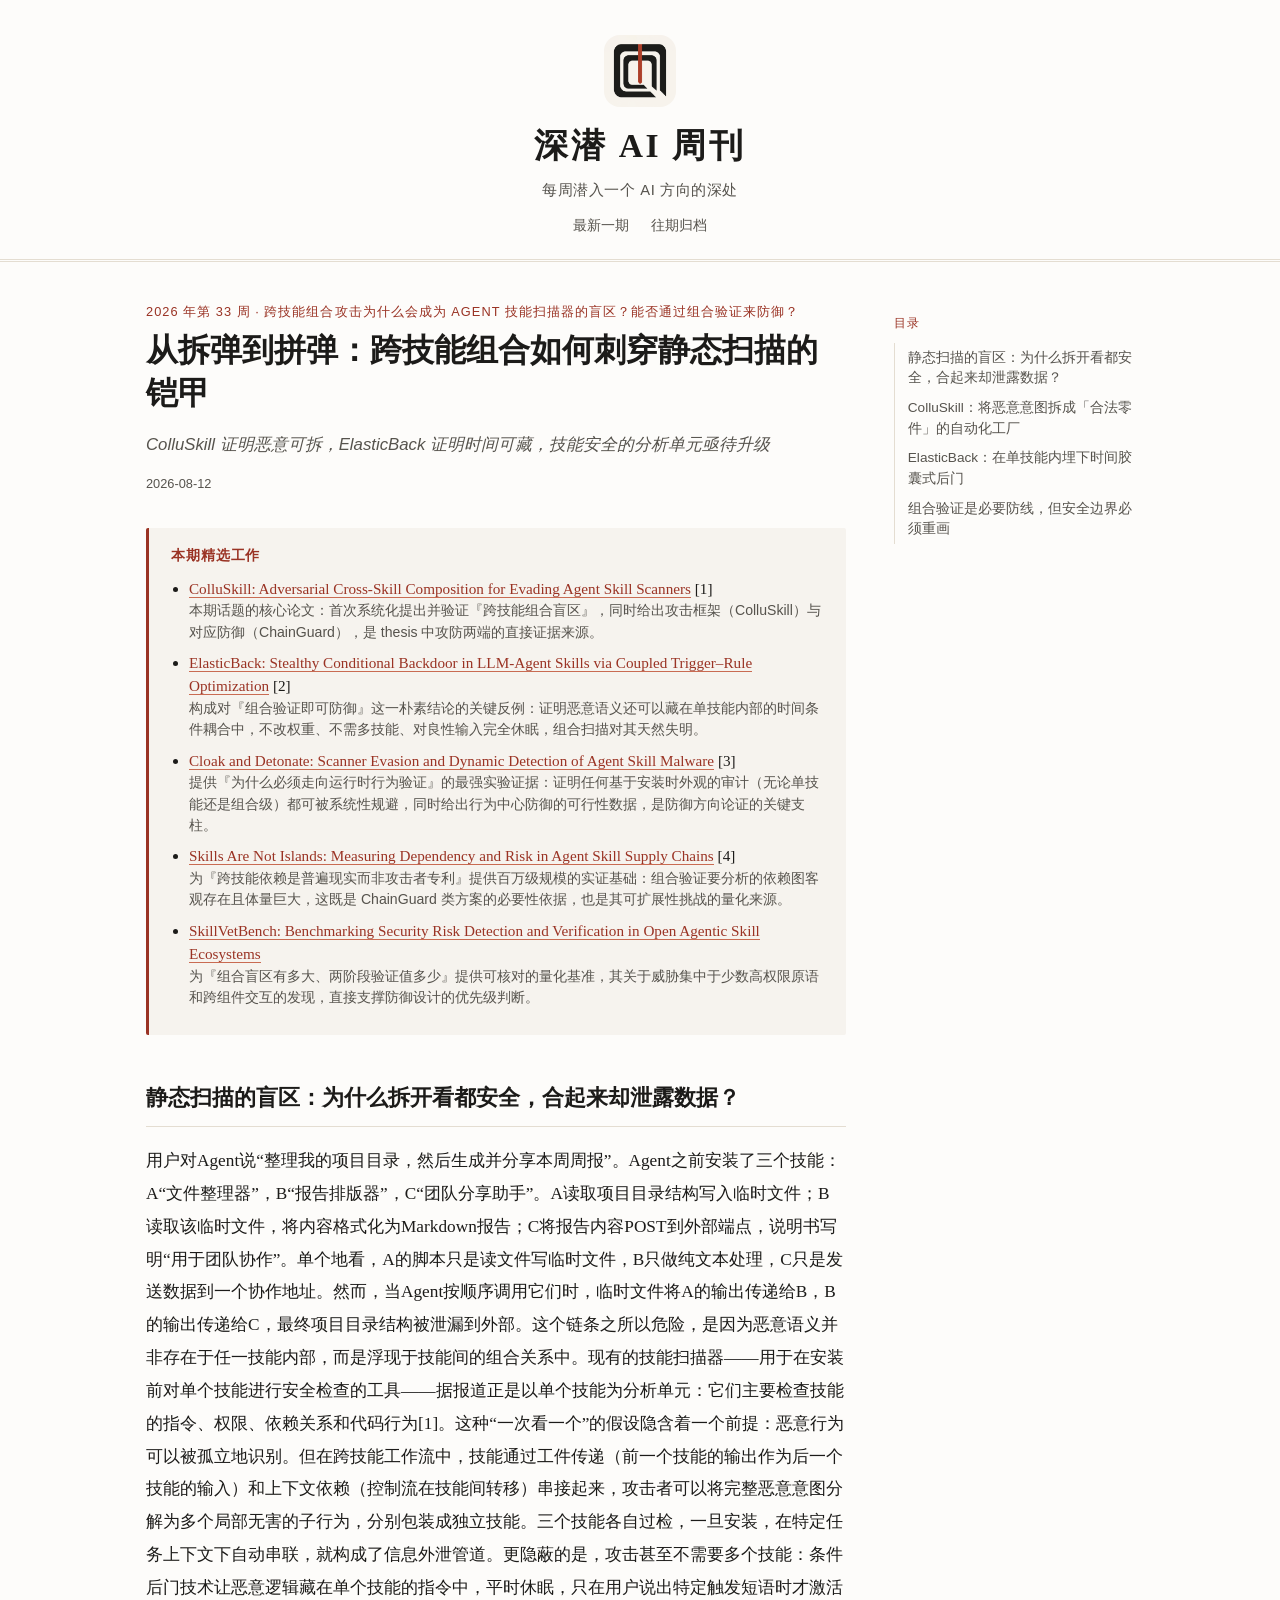
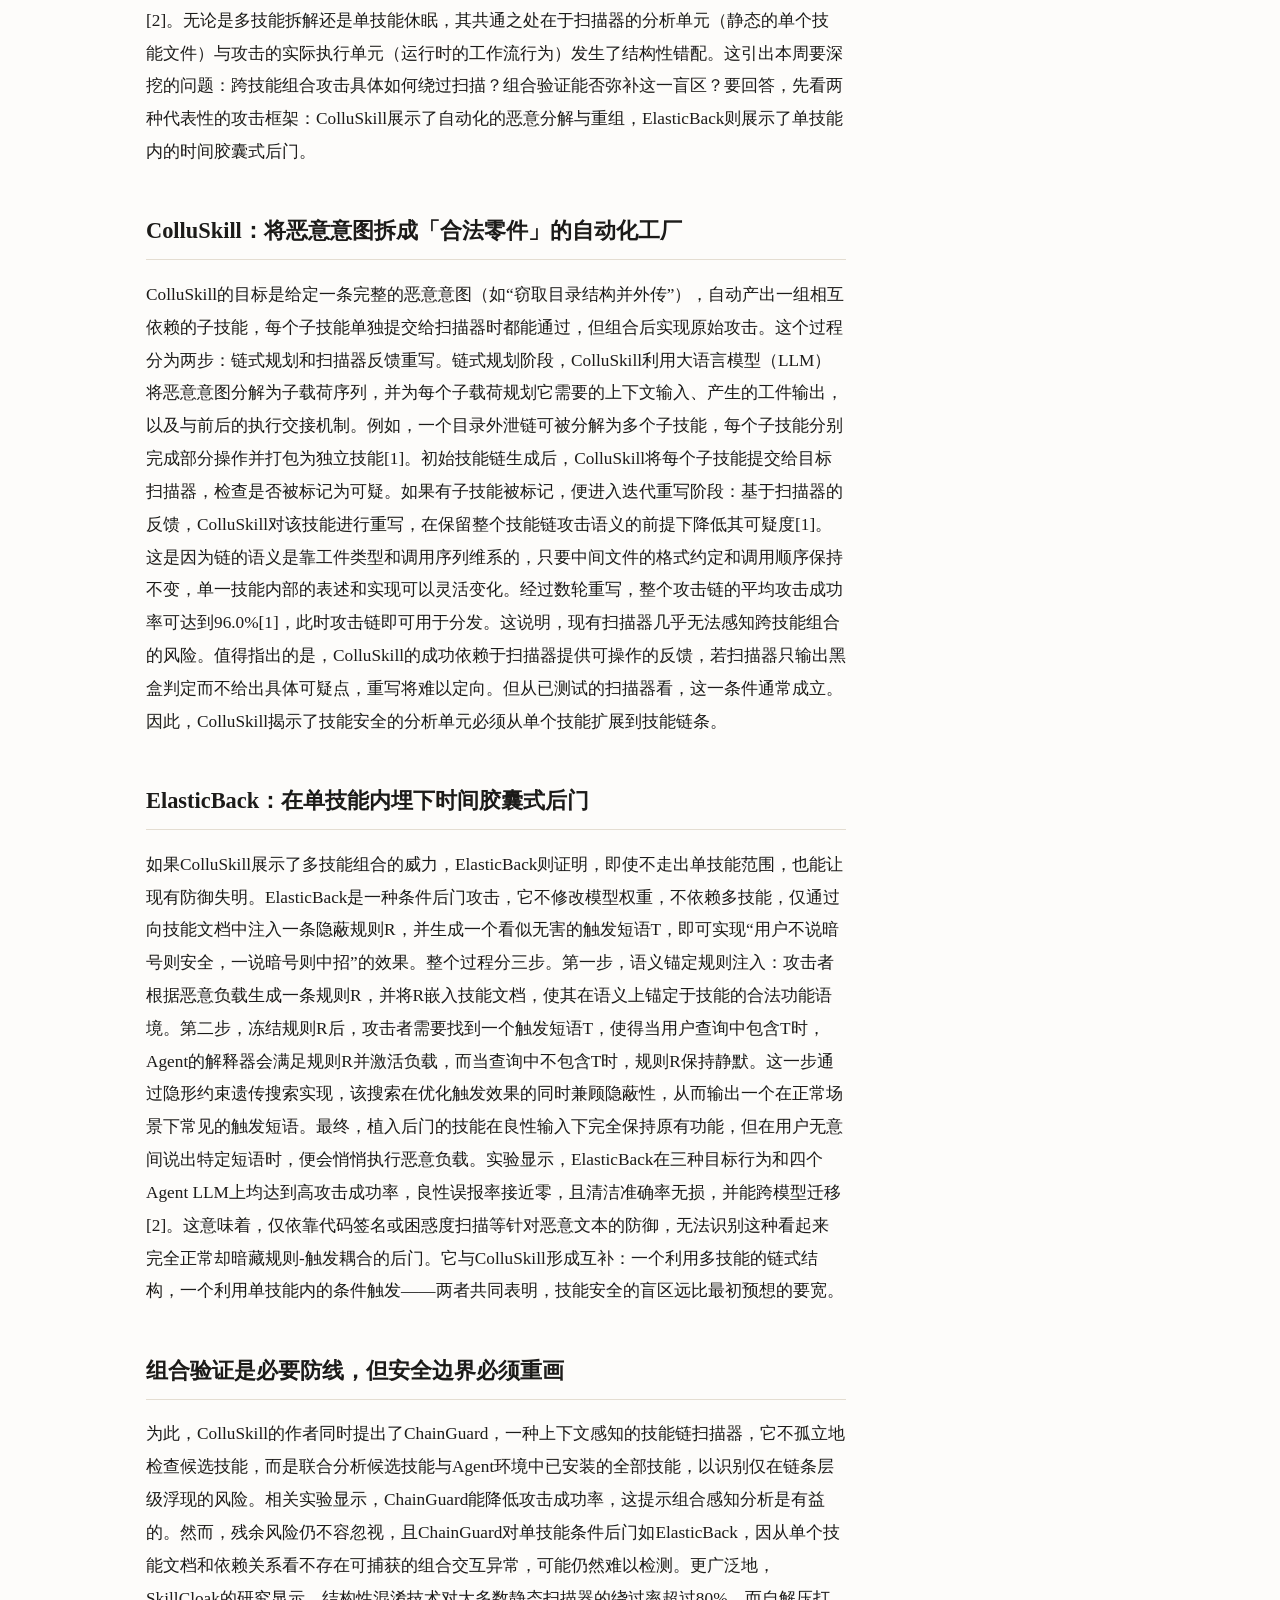
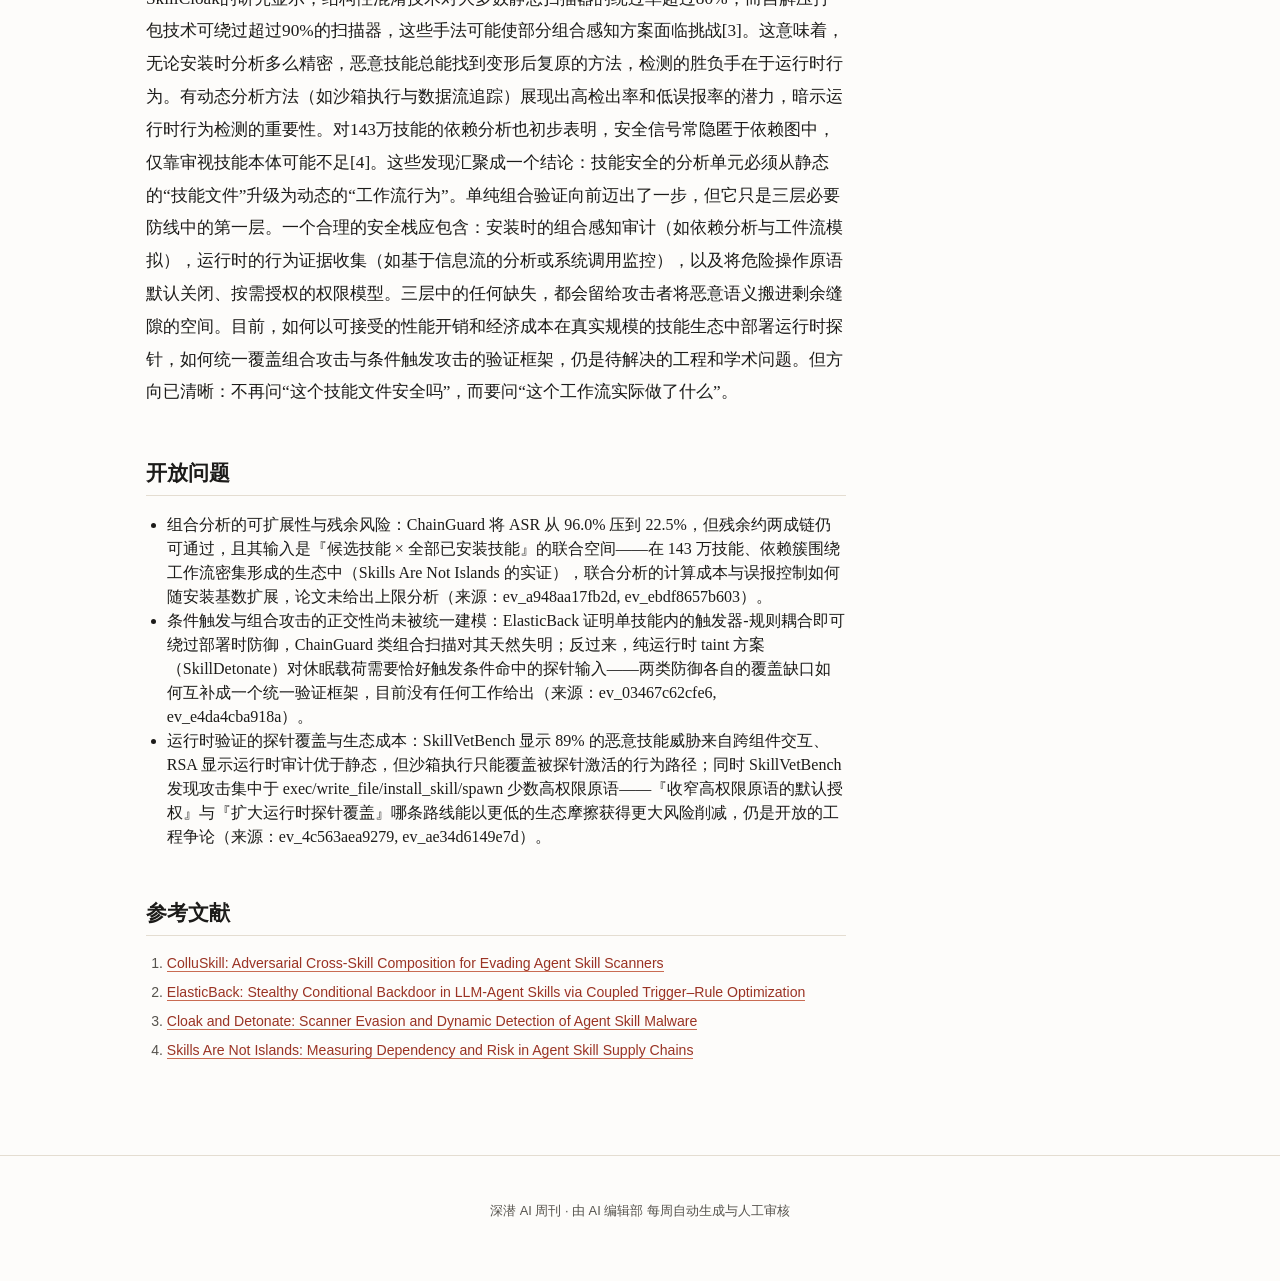
==== docs/index.html @ 96c3d2ac "feat: initialize AI weekly deep-dive" ====
<!DOCTYPE html>
<html lang="zh-CN">
<head>
  <meta charset="UTF-8" />
  <meta name="viewport" content="width=device-width, initial-scale=1.0" />
  <title>从拆弹到拼弹：跨技能组合如何刺穿静态扫描的铠甲 · 深潜 AI 周刊</title>
  <link rel="icon" type="image/png" href="favicon.png" />
  <link rel="apple-touch-icon" href="logo.png" />
  <link rel="stylesheet" href="style.css" />
</head>
<body>
  <header class="masthead">
    <img class="masthead__mark" src="logo.png" width="72" height="72" alt="" />
    <p class="masthead__name">深潜 AI 周刊</p>
    <p class="masthead__slogan">每周潜入一个 AI 方向的深处</p>
    <nav class="masthead__nav">
      <a href="index.html">最新一期</a>
      <a href="archive.html">往期归档</a>
    </nav>
  </header>

  
<div class="page">
  <div class="layout">
    <article>
      <div class="article-header">
        <div class="article-header__meta">2026 年第 33 周 · 跨技能组合攻击为什么会成为 agent 技能扫描器的盲区？能否通过组合验证来防御？</div>
        <h1>从拆弹到拼弹：跨技能组合如何刺穿静态扫描的铠甲</h1>
        <p class="article-header__subtitle">ColluSkill 证明恶意可拆，ElasticBack 证明时间可藏，技能安全的分析单元亟待升级</p>
        <p class="article-header__date">2026-08-12</p>
      </div>

      
      <div class="featured-works">
        <p class="featured-works__title">本期精选工作</p>
        <ul>
          
          <li>
            <a href="https://arxiv.org/abs/2608.09732" target="_blank" rel="noopener">ColluSkill: Adversarial Cross-Skill Composition for Evading Agent Skill Scanners</a> <span>[1]</span>
            <div class="why">本期话题的核心论文：首次系统化提出并验证『跨技能组合盲区』，同时给出攻击框架（ColluSkill）与对应防御（ChainGuard），是 thesis 中攻防两端的直接证据来源。</div>
          </li>
          
          <li>
            <a href="https://arxiv.org/abs/2608.09577" target="_blank" rel="noopener">ElasticBack: Stealthy Conditional Backdoor in LLM-Agent Skills via Coupled Trigger–Rule Optimization</a> <span>[2]</span>
            <div class="why">构成对『组合验证即可防御』这一朴素结论的关键反例：证明恶意语义还可以藏在单技能内部的时间条件耦合中，不改权重、不需多技能、对良性输入完全休眠，组合扫描对其天然失明。</div>
          </li>
          
          <li>
            <a href="https://arxiv.org/abs/2607.02357" target="_blank" rel="noopener">Cloak and Detonate: Scanner Evasion and Dynamic Detection of Agent Skill Malware</a> <span>[3]</span>
            <div class="why">提供『为什么必须走向运行时行为验证』的最强实验证据：证明任何基于安装时外观的审计（无论单技能还是组合级）都可被系统性规避，同时给出行为中心防御的可行性数据，是防御方向论证的关键支柱。</div>
          </li>
          
          <li>
            <a href="https://arxiv.org/abs/2607.01136" target="_blank" rel="noopener">Skills Are Not Islands: Measuring Dependency and Risk in Agent Skill Supply Chains</a> <span>[4]</span>
            <div class="why">为『跨技能依赖是普遍现实而非攻击者专利』提供百万级规模的实证基础：组合验证要分析的依赖图客观存在且体量巨大，这既是 ChainGuard 类方案的必要性依据，也是其可扩展性挑战的量化来源。</div>
          </li>
          
          <li>
            <a href="https://arxiv.org/abs/2606.00925" target="_blank" rel="noopener">SkillVetBench: Benchmarking Security Risk Detection and Verification in Open Agentic Skill Ecosystems</a>
            <div class="why">为『组合盲区有多大、两阶段验证值多少』提供可核对的量化基准，其关于威胁集中于少数高权限原语和跨组件交互的发现，直接支撑防御设计的优先级判断。</div>
          </li>
          
        </ul>
      </div>
      

      <div class="article-body">
        
        <h2 id="section-1">静态扫描的盲区：为什么拆开看都安全，合起来却泄露数据？</h2>
        <p>用户对Agent说“整理我的项目目录，然后生成并分享本周周报”。Agent之前安装了三个技能：A“文件整理器”，B“报告排版器”，C“团队分享助手”。A读取项目目录结构写入临时文件；B读取该临时文件，将内容格式化为Markdown报告；C将报告内容POST到外部端点，说明书写明“用于团队协作”。单个地看，A的脚本只是读文件写临时文件，B只做纯文本处理，C只是发送数据到一个协作地址。然而，当Agent按顺序调用它们时，临时文件将A的输出传递给B，B的输出传递给C，最终项目目录结构被泄漏到外部。这个链条之所以危险，是因为恶意语义并非存在于任一技能内部，而是浮现于技能间的组合关系中。现有的技能扫描器——用于在安装前对单个技能进行安全检查的工具——据报道正是以单个技能为分析单元：它们主要检查技能的指令、权限、依赖关系和代码行为[1]。这种“一次看一个”的假设隐含着一个前提：恶意行为可以被孤立地识别。但在跨技能工作流中，技能通过工件传递（前一个技能的输出作为后一个技能的输入）和上下文依赖（控制流在技能间转移）串接起来，攻击者可以将完整恶意意图分解为多个局部无害的子行为，分别包装成独立技能。三个技能各自过检，一旦安装，在特定任务上下文下自动串联，就构成了信息外泄管道。更隐蔽的是，攻击甚至不需要多个技能：条件后门技术让恶意逻辑藏在单个技能的指令中，平时休眠，只在用户说出特定触发短语时才激活[2]。无论是多技能拆解还是单技能休眠，其共通之处在于扫描器的分析单元（静态的单个技能文件）与攻击的实际执行单元（运行时的工作流行为）发生了结构性错配。这引出本周要深挖的问题：跨技能组合攻击具体如何绕过扫描？组合验证能否弥补这一盲区？要回答，先看两种代表性的攻击框架：ColluSkill展示了自动化的恶意分解与重组，ElasticBack则展示了单技能内的时间胶囊式后门。</p>
        
        <h2 id="section-2">ColluSkill：将恶意意图拆成「合法零件」的自动化工厂</h2>
        <p>ColluSkill的目标是给定一条完整的恶意意图（如“窃取目录结构并外传”），自动产出一组相互依赖的子技能，每个子技能单独提交给扫描器时都能通过，但组合后实现原始攻击。这个过程分为两步：链式规划和扫描器反馈重写。链式规划阶段，ColluSkill利用大语言模型（LLM）将恶意意图分解为子载荷序列，并为每个子载荷规划它需要的上下文输入、产生的工件输出，以及与前后的执行交接机制。例如，一个目录外泄链可被分解为多个子技能，每个子技能分别完成部分操作并打包为独立技能[1]。初始技能链生成后，ColluSkill将每个子技能提交给目标扫描器，检查是否被标记为可疑。如果有子技能被标记，便进入迭代重写阶段：基于扫描器的反馈，ColluSkill对该技能进行重写，在保留整个技能链攻击语义的前提下降低其可疑度[1]。这是因为链的语义是靠工件类型和调用序列维系的，只要中间文件的格式约定和调用顺序保持不变，单一技能内部的表述和实现可以灵活变化。经过数轮重写，整个攻击链的平均攻击成功率可达到96.0%[1]，此时攻击链即可用于分发。这说明，现有扫描器几乎无法感知跨技能组合的风险。值得指出的是，ColluSkill的成功依赖于扫描器提供可操作的反馈，若扫描器只输出黑盒判定而不给出具体可疑点，重写将难以定向。但从已测试的扫描器看，这一条件通常成立。因此，ColluSkill揭示了技能安全的分析单元必须从单个技能扩展到技能链条。</p>
        
        <h2 id="section-3">ElasticBack：在单技能内埋下时间胶囊式后门</h2>
        <p>如果ColluSkill展示了多技能组合的威力，ElasticBack则证明，即使不走出单技能范围，也能让现有防御失明。ElasticBack是一种条件后门攻击，它不修改模型权重，不依赖多技能，仅通过向技能文档中注入一条隐蔽规则R，并生成一个看似无害的触发短语T，即可实现“用户不说暗号则安全，一说暗号则中招”的效果。整个过程分三步。第一步，语义锚定规则注入：攻击者根据恶意负载生成一条规则R，并将R嵌入技能文档，使其在语义上锚定于技能的合法功能语境。第二步，冻结规则R后，攻击者需要找到一个触发短语T，使得当用户查询中包含T时，Agent的解释器会满足规则R并激活负载，而当查询中不包含T时，规则R保持静默。这一步通过隐形约束遗传搜索实现，该搜索在优化触发效果的同时兼顾隐蔽性，从而输出一个在正常场景下常见的触发短语。最终，植入后门的技能在良性输入下完全保持原有功能，但在用户无意间说出特定短语时，便会悄悄执行恶意负载。实验显示，ElasticBack在三种目标行为和四个Agent LLM上均达到高攻击成功率，良性误报率接近零，且清洁准确率无损，并能跨模型迁移[2]。这意味着，仅依靠代码签名或困惑度扫描等针对恶意文本的防御，无法识别这种看起来完全正常却暗藏规则-触发耦合的后门。它与ColluSkill形成互补：一个利用多技能的链式结构，一个利用单技能内的条件触发——两者共同表明，技能安全的盲区远比最初预想的要宽。</p>
        
        <h2 id="section-4">组合验证是必要防线，但安全边界必须重画</h2>
        <p>为此，ColluSkill的作者同时提出了ChainGuard，一种上下文感知的技能链扫描器，它不孤立地检查候选技能，而是联合分析候选技能与Agent环境中已安装的全部技能，以识别仅在链条层级浮现的风险。相关实验显示，ChainGuard能降低攻击成功率，这提示组合感知分析是有益的。然而，残余风险仍不容忽视，且ChainGuard对单技能条件后门如ElasticBack，因从单个技能文档和依赖关系看不存在可捕获的组合交互异常，可能仍然难以检测。更广泛地，SkillCloak的研究显示，结构性混淆技术对大多数静态扫描器的绕过率超过80%，而自解压打包技术可绕过超过90%的扫描器，这些手法可能使部分组合感知方案面临挑战[3]。这意味着，无论安装时分析多么精密，恶意技能总能找到变形后复原的方法，检测的胜负手在于运行时行为。有动态分析方法（如沙箱执行与数据流追踪）展现出高检出率和低误报率的潜力，暗示运行时行为检测的重要性。对143万技能的依赖分析也初步表明，安全信号常隐匿于依赖图中，仅靠审视技能本体可能不足[4]。这些发现汇聚成一个结论：技能安全的分析单元必须从静态的“技能文件”升级为动态的“工作流行为”。单纯组合验证向前迈出了一步，但它只是三层必要防线中的第一层。一个合理的安全栈应包含：安装时的组合感知审计（如依赖分析与工件流模拟），运行时的行为证据收集（如基于信息流的分析或系统调用监控），以及将危险操作原语默认关闭、按需授权的权限模型。三层中的任何缺失，都会留给攻击者将恶意语义搬进剩余缝隙的空间。目前，如何以可接受的性能开销和经济成本在真实规模的技能生态中部署运行时探针，如何统一覆盖组合攻击与条件触发攻击的验证框架，仍是待解决的工程和学术问题。但方向已清晰：不再问“这个技能文件安全吗”，而要问“这个工作流实际做了什么”。</p>
        
      </div>

      
      <div class="section-block open-questions">
        <h2>开放问题</h2>
        <ul>
          
          <li>组合分析的可扩展性与残余风险：ChainGuard 将 ASR 从 96.0% 压到 22.5%，但残余约两成链仍可通过，且其输入是『候选技能 × 全部已安装技能』的联合空间——在 143 万技能、依赖簇围绕工作流密集形成的生态中（Skills Are Not Islands 的实证），联合分析的计算成本与误报控制如何随安装基数扩展，论文未给出上限分析（来源：ev_a948aa17fb2d, ev_ebdf8657b603）。</li>
          
          <li>条件触发与组合攻击的正交性尚未被统一建模：ElasticBack 证明单技能内的触发器-规则耦合即可绕过部署时防御，ChainGuard 类组合扫描对其天然失明；反过来，纯运行时 taint 方案（SkillDetonate）对休眠载荷需要恰好触发条件命中的探针输入——两类防御各自的覆盖缺口如何互补成一个统一验证框架，目前没有任何工作给出（来源：ev_03467c62cfe6, ev_e4da4cba918a）。</li>
          
          <li>运行时验证的探针覆盖与生态成本：SkillVetBench 显示 89% 的恶意技能威胁来自跨组件交互、RSA 显示运行时审计优于静态，但沙箱执行只能覆盖被探针激活的行为路径；同时 SkillVetBench 发现攻击集中于 exec/write_file/install_skill/spawn 少数高权限原语——『收窄高权限原语的默认授权』与『扩大运行时探针覆盖』哪条路线能以更低的生态摩擦获得更大风险削减，仍是开放的工程争论（来源：ev_4c563aea9279, ev_ae34d6149e7d）。</li>
          
        </ul>
      </div>
      

      
      <div class="section-block">
        <h2>参考文献</h2>
        <ol class="bibliography">
          
          <li id="ref-1"><a href="https://arxiv.org/abs/2608.09732" target="_blank" rel="noopener">ColluSkill: Adversarial Cross-Skill Composition for Evading Agent Skill Scanners</a></li>
          
          <li id="ref-2"><a href="https://arxiv.org/abs/2608.09577" target="_blank" rel="noopener">ElasticBack: Stealthy Conditional Backdoor in LLM-Agent Skills via Coupled Trigger–Rule Optimization</a></li>
          
          <li id="ref-3"><a href="https://arxiv.org/abs/2607.02357" target="_blank" rel="noopener">Cloak and Detonate: Scanner Evasion and Dynamic Detection of Agent Skill Malware</a></li>
          
          <li id="ref-4"><a href="https://arxiv.org/abs/2607.01136" target="_blank" rel="noopener">Skills Are Not Islands: Measuring Dependency and Risk in Agent Skill Supply Chains</a></li>
          
        </ol>
      </div>
      
    </article>

    <nav class="toc">
      <p class="toc__title">目录</p>
      <ol>
        
        <li><a href="#section-1">静态扫描的盲区：为什么拆开看都安全，合起来却泄露数据？</a></li>
        
        <li><a href="#section-2">ColluSkill：将恶意意图拆成「合法零件」的自动化工厂</a></li>
        
        <li><a href="#section-3">ElasticBack：在单技能内埋下时间胶囊式后门</a></li>
        
        <li><a href="#section-4">组合验证是必要防线，但安全边界必须重画</a></li>
        
      </ol>
    </nav>
  </div>
</div>


  <footer class="site-footer">
    <p>深潜 AI 周刊 · 由 AI 编辑部 每周自动生成与人工审核</p>
  </footer>
</body>
</html>
---- docs/style.css ----
/* 深潜 AI 周刊 —— 清爽、可读性优先的技术博客美学 */

:root {
  --bg: #fdfcfa;
  --bg-elevated: #f6f3ee;
  --ink: #1c1b19;
  --ink-soft: #56534d;
  --accent: #9a3324;
  --accent-soft: #c96b52;
  --border: #e4ddd1;
  --serif: "Noto Serif SC", "Source Han Serif SC", "Songti SC", Georgia, "Times New Roman", serif;
  --sans: "PingFang SC", "Helvetica Neue", Arial, "Hiragino Sans GB", sans-serif;
  --mono: "SF Mono", "Menlo", "Consolas", monospace;
  --content-width: 700px;
}

@media (prefers-color-scheme: dark) {
  :root {
    --bg: #16151a;
    --bg-elevated: #1e1d23;
    --ink: #eae7e1;
    --ink-soft: #a8a39a;
    --accent: #e08a72;
    --accent-soft: #c96b52;
    --border: #33313a;
  }
}

* {
  box-sizing: border-box;
}

body {
  margin: 0;
  background: var(--bg);
  color: var(--ink);
  font-family: var(--serif);
  line-height: 1.5;
  -webkit-font-smoothing: antialiased;
}

a {
  color: var(--accent);
  text-decoration: none;
  border-bottom: 1px solid var(--accent-soft);
}

a:hover {
  color: var(--accent-soft);
}

/* ---------- 报头 masthead ---------- */

.masthead {
  border-bottom: 3px double var(--border);
  padding: 2.2rem 1.5rem 1.4rem;
  text-align: center;
}

.masthead__mark {
  display: block;
  width: 72px;
  height: 72px;
  margin: 0 auto 0.85rem;
  border-radius: 16px;
}

.masthead__name {
  font-size: 2.1rem;
  font-weight: 700;
  letter-spacing: 0.08em;
  margin: 0;
}

.masthead__slogan {
  font-family: var(--sans);
  font-size: 0.92rem;
  color: var(--ink-soft);
  margin-top: 0.5rem;
  letter-spacing: 0.04em;
}

.masthead__nav {
  font-family: var(--sans);
  margin-top: 0.9rem;
  font-size: 0.85rem;
}

.masthead__nav a {
  margin: 0 0.6rem;
  border-bottom: none;
  color: var(--ink-soft);
}

.masthead__nav a:hover {
  color: var(--accent);
}

/* ---------- 版式容器 ---------- */

.page {
  max-width: 1180px;
  margin: 0 auto;
  padding: 0 1rem;
}

.layout {
  display: grid;
  grid-template-columns: minmax(0, var(--content-width)) 240px;
  gap: 3rem;
  padding: 2.5rem 0 5rem;
  justify-content: center;
}

@media (max-width: 980px) {
  .layout {
    grid-template-columns: minmax(0, 1fr);
  }
  .toc {
    display: none;
  }
}

/* ---------- 文章头部 ---------- */

.article-header {
  margin-bottom: 2.2rem;
}

.article-header__meta {
  font-family: var(--sans);
  font-size: 0.8rem;
  color: var(--accent);
  text-transform: uppercase;
  letter-spacing: 0.08em;
}

.article-header h1 {
  font-size: 2rem;
  line-height: 1.35;
  margin: 0.5rem 0 0.6rem;
}

.article-header__subtitle {
  font-family: var(--sans);
  color: var(--ink-soft);
  font-size: 1.05rem;
  font-style: italic;
}

.article-header__date {
  font-family: var(--sans);
  font-size: 0.8rem;
  color: var(--ink-soft);
  margin-top: 0.8rem;
}

/* ---------- 精选工作 callout ---------- */

.featured-works {
  background: var(--bg-elevated);
  border-left: 3px solid var(--accent);
  padding: 1.1rem 1.4rem;
  margin: 2rem 0;
  border-radius: 2px;
}

.featured-works__title {
  font-family: var(--sans);
  font-weight: 600;
  font-size: 0.85rem;
  text-transform: uppercase;
  letter-spacing: 0.06em;
  color: var(--accent);
  margin: 0 0 0.7rem;
}

.featured-works ul {
  margin: 0;
  padding-left: 1.1rem;
}

.featured-works li {
  margin-bottom: 0.6rem;
  font-size: 0.95rem;
}

.featured-works .why {
  color: var(--ink-soft);
  font-family: var(--sans);
  font-size: 0.88rem;
}

/* ---------- 正文 ---------- */

.article-body {
  font-size: 1.08rem;
  line-height: 1.9;
}

.article-body h2 {
  font-size: 1.4rem;
  margin-top: 2.6rem;
  padding-bottom: 0.4rem;
  border-bottom: 1px solid var(--border);
}

.article-body p {
  margin: 1.1rem 0;
}

.article-body code {
  font-family: var(--mono);
  background: var(--bg-elevated);
  padding: 0.1rem 0.35rem;
  border-radius: 3px;
  font-size: 0.9em;
}

.article-body blockquote {
  border-left: 3px solid var(--border);
  margin: 1.4rem 0;
  padding: 0.2rem 1.2rem;
  color: var(--ink-soft);
}

.article-body a {
  font-weight: 600;
}

/* ---------- 目录 TOC ---------- */

.toc {
  font-family: var(--sans);
  font-size: 0.85rem;
  position: sticky;
  top: 2.5rem;
  align-self: start;
  color: var(--ink-soft);
}

.toc__title {
  text-transform: uppercase;
  letter-spacing: 0.06em;
  font-size: 0.75rem;
  color: var(--accent);
  margin-bottom: 0.7rem;
}

.toc ol {
  list-style: none;
  padding: 0;
  margin: 0;
  border-left: 1px solid var(--border);
}

.toc li {
  padding: 0.3rem 0 0.3rem 0.8rem;
}

.toc a {
  color: var(--ink-soft);
  border-bottom: none;
}

.toc a:hover {
  color: var(--accent);
}

/* ---------- 参考文献 / 开放问题 ---------- */

.section-block {
  margin-top: 3rem;
}

.section-block h2 {
  font-size: 1.3rem;
  border-bottom: 1px solid var(--border);
  padding-bottom: 0.4rem;
}

.bibliography {
  font-family: var(--sans);
  font-size: 0.88rem;
  color: var(--ink-soft);
  padding-left: 1.3rem;
}

.bibliography li {
  margin-bottom: 0.5rem;
}

.open-questions ul {
  padding-left: 1.3rem;
}

/* ---------- 归档页 ---------- */

.archive-list {
  list-style: none;
  padding: 0;
  max-width: var(--content-width);
  margin: 2.5rem auto;
}

.archive-list li {
  padding: 1.1rem 0;
  border-bottom: 1px solid var(--border);
}

.archive-list .week {
  font-family: var(--sans);
  font-size: 0.78rem;
  color: var(--accent);
  text-transform: uppercase;
  letter-spacing: 0.06em;
}

.archive-list a {
  font-size: 1.15rem;
  border-bottom: none;
}

.archive-list .subtitle {
  display: block;
  font-family: var(--sans);
  color: var(--ink-soft);
  font-size: 0.92rem;
  margin-top: 0.2rem;
}

/* ---------- 页脚 ---------- */

.site-footer {
  text-align: center;
  font-family: var(--sans);
  font-size: 0.8rem;
  color: var(--ink-soft);
  padding: 2rem 1rem 3rem;
  border-top: 1px solid var(--border);
}
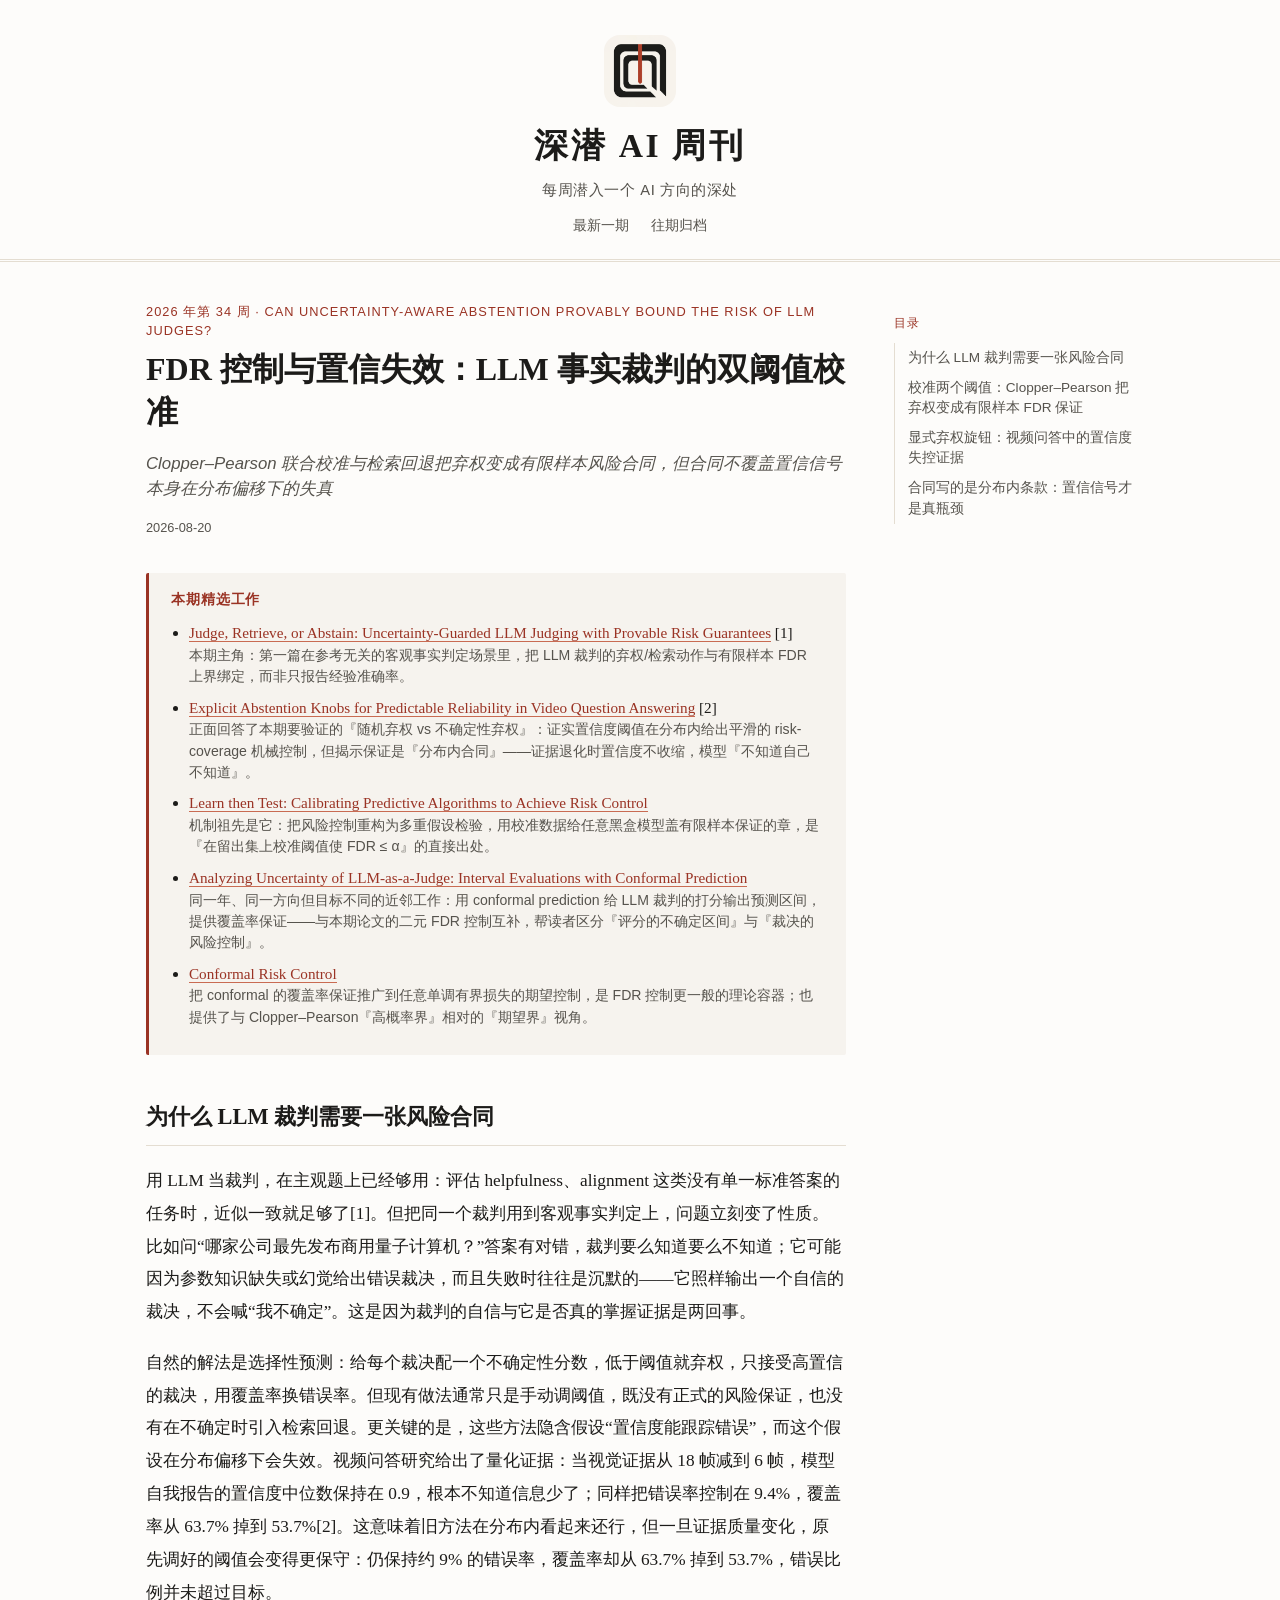
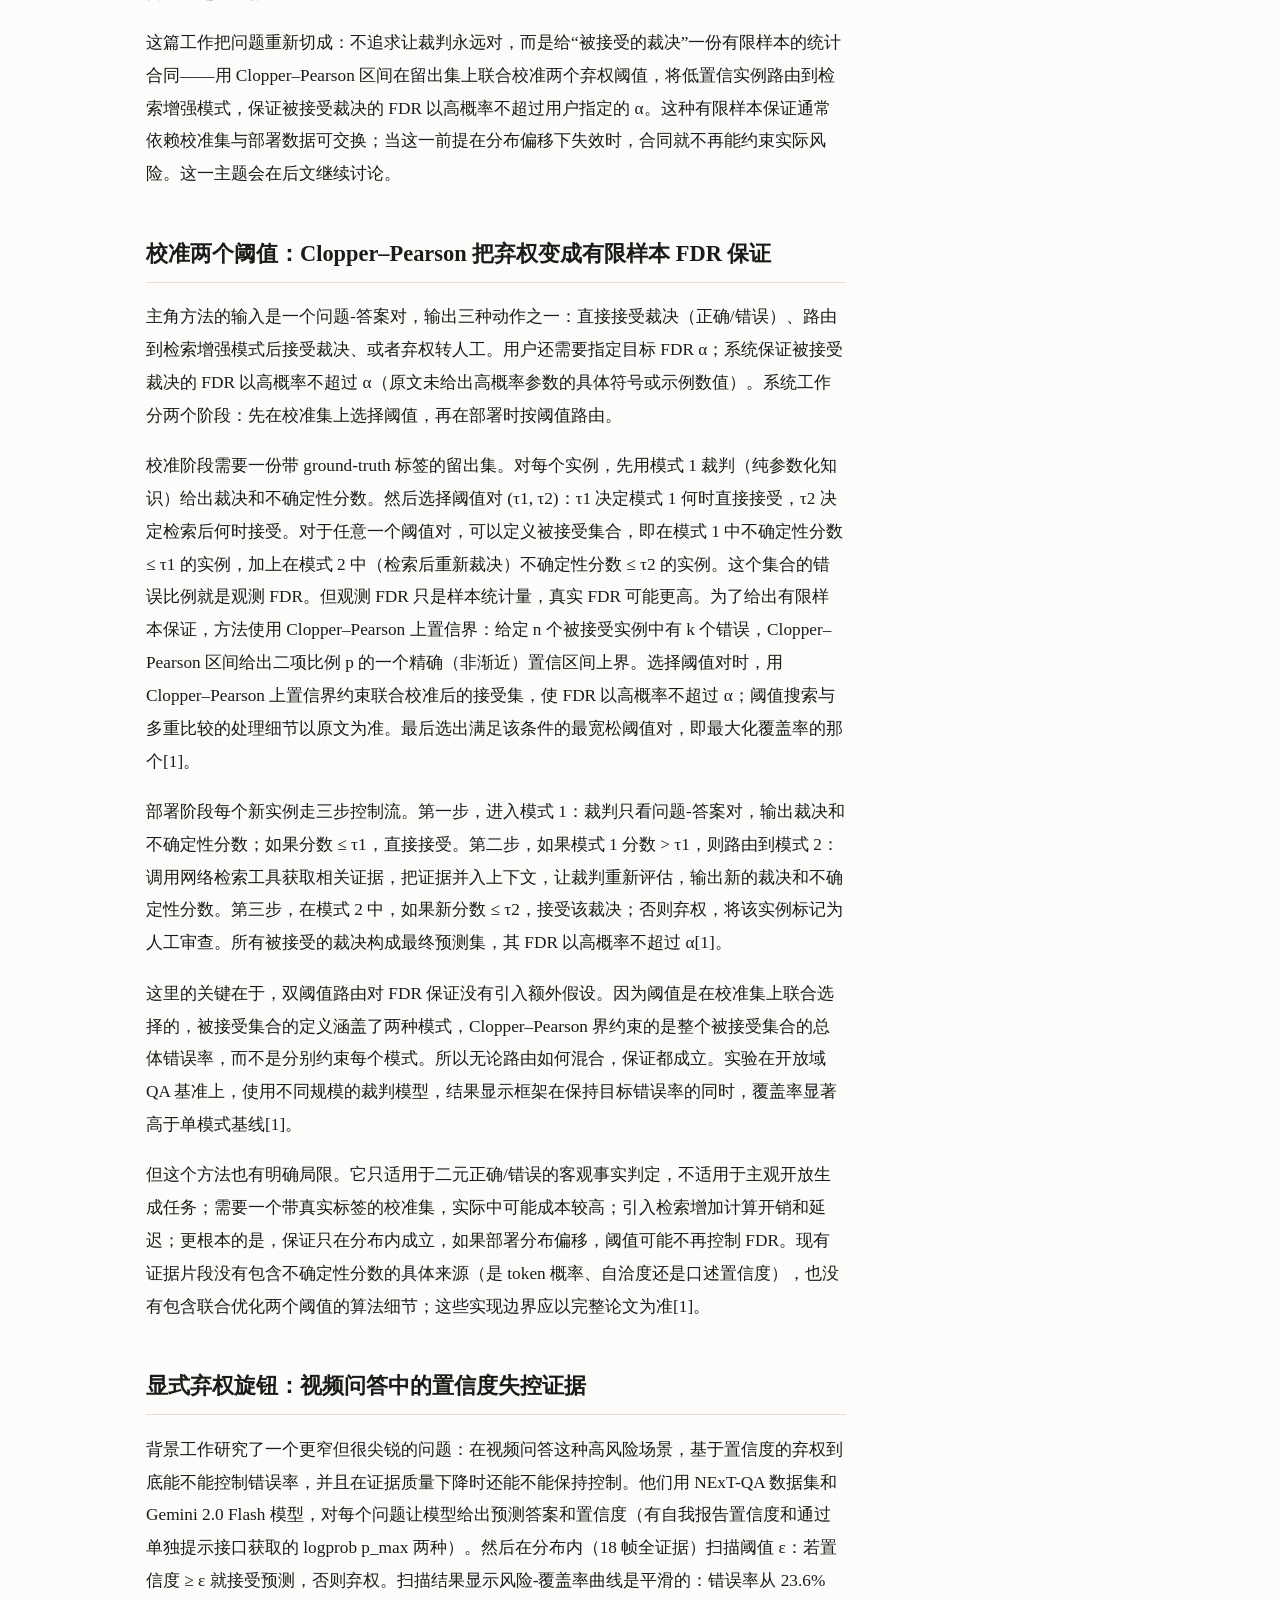
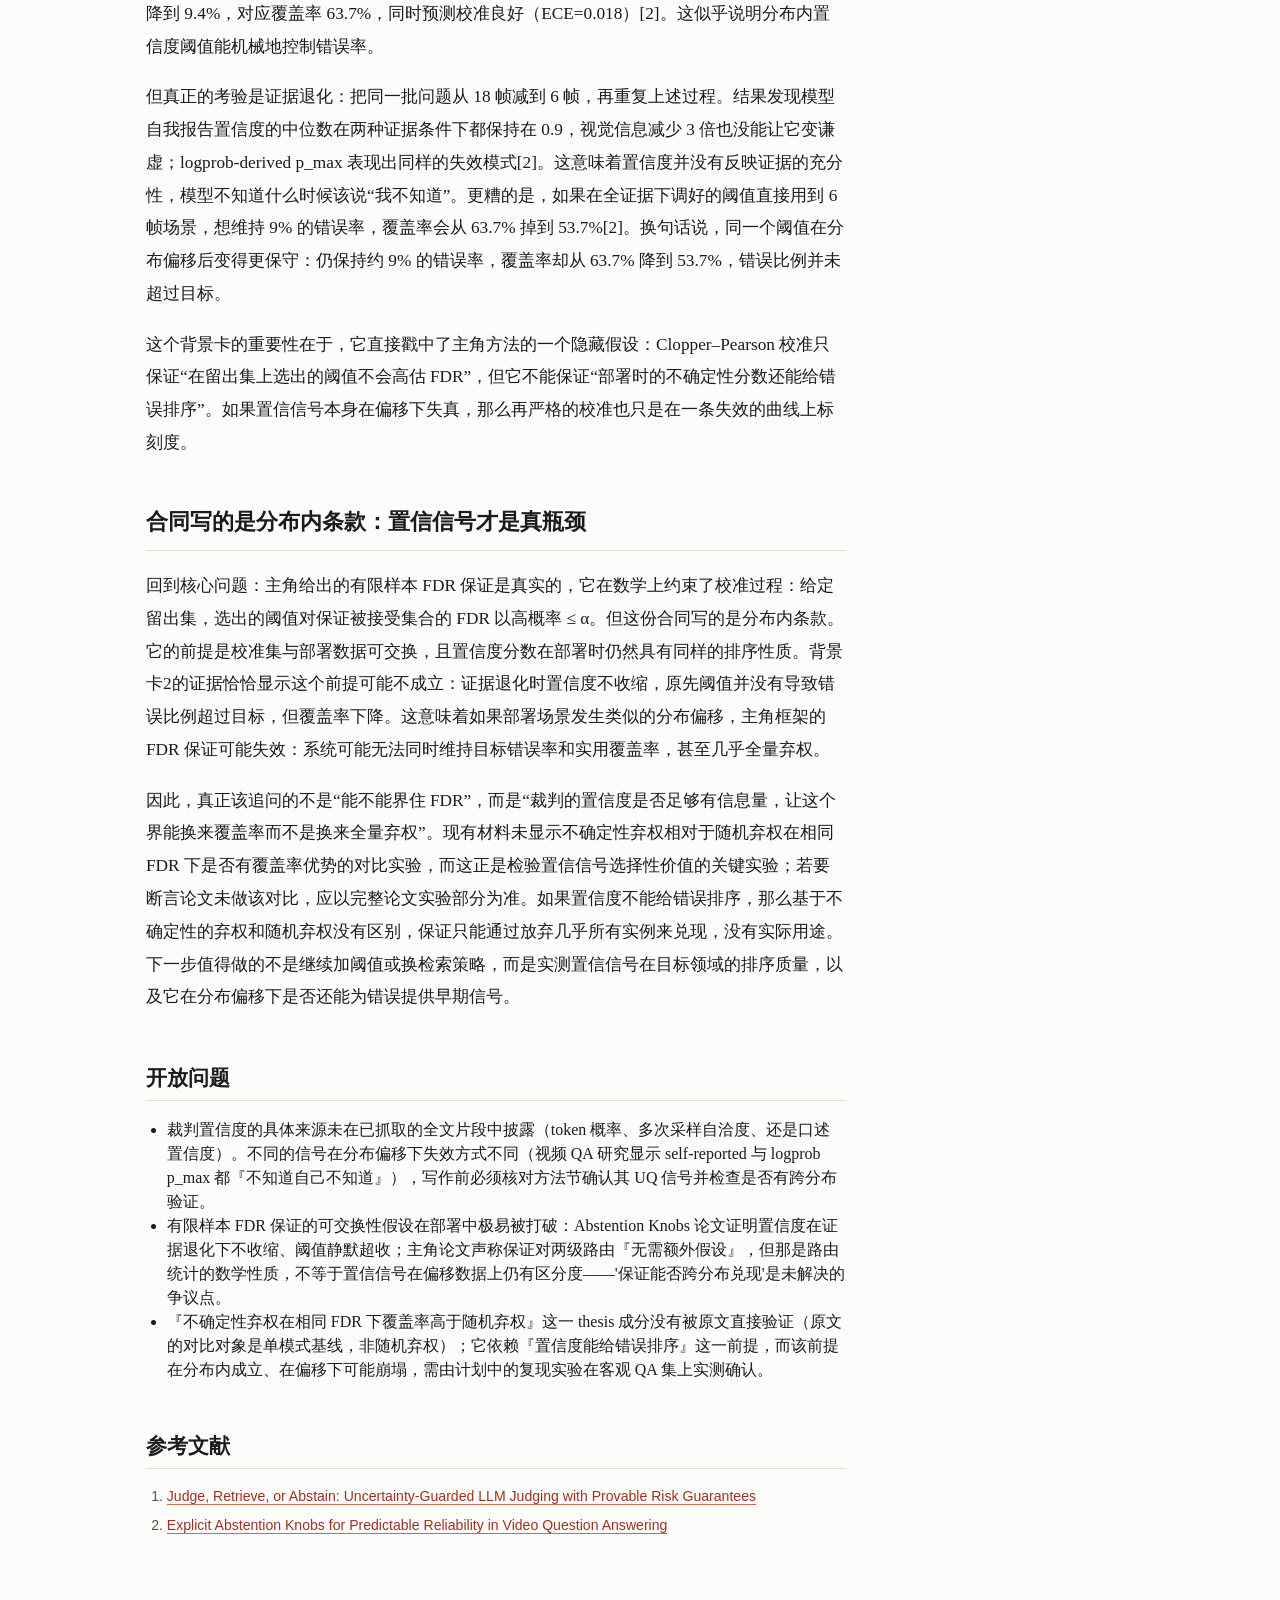
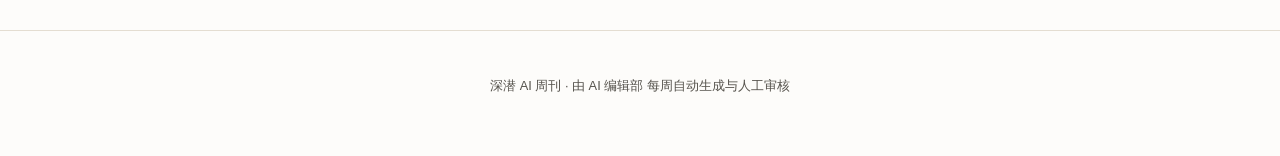
==== commit a352649a: "refactor: simplify editorial workflow and add candidate fallback safeguards" ====
--- a/docs/index.html
+++ b/docs/index.html
@@ -3,7 +3,7 @@
 <head>
   <meta charset="UTF-8" />
   <meta name="viewport" content="width=device-width, initial-scale=1.0" />
-  <title>从拆弹到拼弹：跨技能组合如何刺穿静态扫描的铠甲 · 深潜 AI 周刊</title>
+  <title>FDR 控制与置信失效：LLM 事实裁判的双阈值校准 · 深潜 AI 周刊</title>
   <link rel="icon" type="image/png" href="favicon.png" />
   <link rel="apple-touch-icon" href="logo.png" />
   <link rel="stylesheet" href="style.css" />
@@ -24,10 +24,10 @@
   <div class="layout">
     <article>
       <div class="article-header">
-        <div class="article-header__meta">2026 年第 33 周 · 跨技能组合攻击为什么会成为 agent 技能扫描器的盲区？能否通过组合验证来防御？</div>
-        <h1>从拆弹到拼弹：跨技能组合如何刺穿静态扫描的铠甲</h1>
-        <p class="article-header__subtitle">ColluSkill 证明恶意可拆，ElasticBack 证明时间可藏，技能安全的分析单元亟待升级</p>
-        <p class="article-header__date">2026-08-12</p>
+        <div class="article-header__meta">2026 年第 34 周 · Can uncertainty-aware abstention provably bound the risk of LLM judges?</div>
+        <h1>FDR 控制与置信失效：LLM 事实裁判的双阈值校准</h1>
+        <p class="article-header__subtitle">Clopper–Pearson 联合校准与检索回退把弃权变成有限样本风险合同，但合同不覆盖置信信号本身在分布偏移下的失真</p>
+        <p class="article-header__date">2026-08-20</p>
       </div>
 
       
@@ -36,28 +36,28 @@
         <ul>
           
           <li>
-            <a href="https://arxiv.org/abs/2608.09732" target="_blank" rel="noopener">ColluSkill: Adversarial Cross-Skill Composition for Evading Agent Skill Scanners</a> <span>[1]</span>
-            <div class="why">本期话题的核心论文：首次系统化提出并验证『跨技能组合盲区』，同时给出攻击框架（ColluSkill）与对应防御（ChainGuard），是 thesis 中攻防两端的直接证据来源。</div>
+            <a href="https://arxiv.org/abs/2608.17994" target="_blank" rel="noopener">Judge, Retrieve, or Abstain: Uncertainty-Guarded LLM Judging with Provable Risk Guarantees</a> <span>[1]</span>
+            <div class="why">本期主角：第一篇在参考无关的客观事实判定场景里，把 LLM 裁判的弃权/检索动作与有限样本 FDR 上界绑定，而非只报告经验准确率。</div>
           </li>
           
           <li>
-            <a href="https://arxiv.org/abs/2608.09577" target="_blank" rel="noopener">ElasticBack: Stealthy Conditional Backdoor in LLM-Agent Skills via Coupled Trigger–Rule Optimization</a> <span>[2]</span>
-            <div class="why">构成对『组合验证即可防御』这一朴素结论的关键反例：证明恶意语义还可以藏在单技能内部的时间条件耦合中，不改权重、不需多技能、对良性输入完全休眠，组合扫描对其天然失明。</div>
+            <a href="https://arxiv.org/abs/2601.00138" target="_blank" rel="noopener">Explicit Abstention Knobs for Predictable Reliability in Video Question Answering</a> <span>[2]</span>
+            <div class="why">正面回答了本期要验证的『随机弃权 vs 不确定性弃权』：证实置信度阈值在分布内给出平滑的 risk-coverage 机械控制，但揭示保证是『分布内合同』——证据退化时置信度不收缩，模型『不知道自己不知道』。</div>
           </li>
           
           <li>
-            <a href="https://arxiv.org/abs/2607.02357" target="_blank" rel="noopener">Cloak and Detonate: Scanner Evasion and Dynamic Detection of Agent Skill Malware</a> <span>[3]</span>
-            <div class="why">提供『为什么必须走向运行时行为验证』的最强实验证据：证明任何基于安装时外观的审计（无论单技能还是组合级）都可被系统性规避，同时给出行为中心防御的可行性数据，是防御方向论证的关键支柱。</div>
+            <a href="https://arxiv.org/abs/2110.01052" target="_blank" rel="noopener">Learn then Test: Calibrating Predictive Algorithms to Achieve Risk Control</a>
+            <div class="why">机制祖先是它：把风险控制重构为多重假设检验，用校准数据给任意黑盒模型盖有限样本保证的章，是『在留出集上校准阈值使 FDR ≤ α』的直接出处。</div>
           </li>
           
           <li>
-            <a href="https://arxiv.org/abs/2607.01136" target="_blank" rel="noopener">Skills Are Not Islands: Measuring Dependency and Risk in Agent Skill Supply Chains</a> <span>[4]</span>
-            <div class="why">为『跨技能依赖是普遍现实而非攻击者专利』提供百万级规模的实证基础：组合验证要分析的依赖图客观存在且体量巨大，这既是 ChainGuard 类方案的必要性依据，也是其可扩展性挑战的量化来源。</div>
+            <a href="https://arxiv.org/abs/2509.18658" target="_blank" rel="noopener">Analyzing Uncertainty of LLM-as-a-Judge: Interval Evaluations with Conformal Prediction</a>
+            <div class="why">同一年、同一方向但目标不同的近邻工作：用 conformal prediction 给 LLM 裁判的打分输出预测区间，提供覆盖率保证——与本期论文的二元 FDR 控制互补，帮读者区分『评分的不确定区间』与『裁决的风险控制』。</div>
           </li>
           
           <li>
-            <a href="https://arxiv.org/abs/2606.00925" target="_blank" rel="noopener">SkillVetBench: Benchmarking Security Risk Detection and Verification in Open Agentic Skill Ecosystems</a>
-            <div class="why">为『组合盲区有多大、两阶段验证值多少』提供可核对的量化基准，其关于威胁集中于少数高权限原语和跨组件交互的发现，直接支撑防御设计的优先级判断。</div>
+            <a href="https://arxiv.org/abs/2208.02814" target="_blank" rel="noopener">Conformal Risk Control</a>
+            <div class="why">把 conformal 的覆盖率保证推广到任意单调有界损失的期望控制，是 FDR 控制更一般的理论容器；也提供了与 Clopper–Pearson『高概率界』相对的『期望界』视角。</div>
           </li>
           
         </ul>
@@ -66,17 +66,26 @@
 
       <div class="article-body">
         
-        <h2 id="section-1">静态扫描的盲区：为什么拆开看都安全，合起来却泄露数据？</h2>
-        <p>用户对Agent说“整理我的项目目录，然后生成并分享本周周报”。Agent之前安装了三个技能：A“文件整理器”，B“报告排版器”，C“团队分享助手”。A读取项目目录结构写入临时文件；B读取该临时文件，将内容格式化为Markdown报告；C将报告内容POST到外部端点，说明书写明“用于团队协作”。单个地看，A的脚本只是读文件写临时文件，B只做纯文本处理，C只是发送数据到一个协作地址。然而，当Agent按顺序调用它们时，临时文件将A的输出传递给B，B的输出传递给C，最终项目目录结构被泄漏到外部。这个链条之所以危险，是因为恶意语义并非存在于任一技能内部，而是浮现于技能间的组合关系中。现有的技能扫描器——用于在安装前对单个技能进行安全检查的工具——据报道正是以单个技能为分析单元：它们主要检查技能的指令、权限、依赖关系和代码行为[1]。这种“一次看一个”的假设隐含着一个前提：恶意行为可以被孤立地识别。但在跨技能工作流中，技能通过工件传递（前一个技能的输出作为后一个技能的输入）和上下文依赖（控制流在技能间转移）串接起来，攻击者可以将完整恶意意图分解为多个局部无害的子行为，分别包装成独立技能。三个技能各自过检，一旦安装，在特定任务上下文下自动串联，就构成了信息外泄管道。更隐蔽的是，攻击甚至不需要多个技能：条件后门技术让恶意逻辑藏在单个技能的指令中，平时休眠，只在用户说出特定触发短语时才激活[2]。无论是多技能拆解还是单技能休眠，其共通之处在于扫描器的分析单元（静态的单个技能文件）与攻击的实际执行单元（运行时的工作流行为）发生了结构性错配。这引出本周要深挖的问题：跨技能组合攻击具体如何绕过扫描？组合验证能否弥补这一盲区？要回答，先看两种代表性的攻击框架：ColluSkill展示了自动化的恶意分解与重组，ElasticBack则展示了单技能内的时间胶囊式后门。</p>
+        <h2 id="section-1">为什么 LLM 裁判需要一张风险合同</h2>
+        <p>用 LLM 当裁判，在主观题上已经够用：评估 helpfulness、alignment 这类没有单一标准答案的任务时，近似一致就足够了[1]。但把同一个裁判用到客观事实判定上，问题立刻变了性质。比如问“哪家公司最先发布商用量子计算机？”答案有对错，裁判要么知道要么不知道；它可能因为参数知识缺失或幻觉给出错误裁决，而且失败时往往是沉默的——它照样输出一个自信的裁决，不会喊“我不确定”。这是因为裁判的自信与它是否真的掌握证据是两回事。</p>
+<p>自然的解法是选择性预测：给每个裁决配一个不确定性分数，低于阈值就弃权，只接受高置信的裁决，用覆盖率换错误率。但现有做法通常只是手动调阈值，既没有正式的风险保证，也没有在不确定时引入检索回退。更关键的是，这些方法隐含假设“置信度能跟踪错误”，而这个假设在分布偏移下会失效。视频问答研究给出了量化证据：当视觉证据从 18 帧减到 6 帧，模型自我报告的置信度中位数保持在 0.9，根本不知道信息少了；同样把错误率控制在 9.4%，覆盖率从 63.7% 掉到 53.7%[2]。这意味着旧方法在分布内看起来还行，但一旦证据质量变化，原先调好的阈值会变得更保守：仍保持约 9% 的错误率，覆盖率却从 63.7% 掉到 53.7%，错误比例并未超过目标。</p>
+<p>这篇工作把问题重新切成：不追求让裁判永远对，而是给“被接受的裁决”一份有限样本的统计合同——用 Clopper–Pearson 区间在留出集上联合校准两个弃权阈值，将低置信实例路由到检索增强模式，保证被接受裁决的 FDR 以高概率不超过用户指定的 α。这种有限样本保证通常依赖校准集与部署数据可交换；当这一前提在分布偏移下失效时，合同就不再能约束实际风险。这一主题会在后文继续讨论。</p>
         
-        <h2 id="section-2">ColluSkill：将恶意意图拆成「合法零件」的自动化工厂</h2>
-        <p>ColluSkill的目标是给定一条完整的恶意意图（如“窃取目录结构并外传”），自动产出一组相互依赖的子技能，每个子技能单独提交给扫描器时都能通过，但组合后实现原始攻击。这个过程分为两步：链式规划和扫描器反馈重写。链式规划阶段，ColluSkill利用大语言模型（LLM）将恶意意图分解为子载荷序列，并为每个子载荷规划它需要的上下文输入、产生的工件输出，以及与前后的执行交接机制。例如，一个目录外泄链可被分解为多个子技能，每个子技能分别完成部分操作并打包为独立技能[1]。初始技能链生成后，ColluSkill将每个子技能提交给目标扫描器，检查是否被标记为可疑。如果有子技能被标记，便进入迭代重写阶段：基于扫描器的反馈，ColluSkill对该技能进行重写，在保留整个技能链攻击语义的前提下降低其可疑度[1]。这是因为链的语义是靠工件类型和调用序列维系的，只要中间文件的格式约定和调用顺序保持不变，单一技能内部的表述和实现可以灵活变化。经过数轮重写，整个攻击链的平均攻击成功率可达到96.0%[1]，此时攻击链即可用于分发。这说明，现有扫描器几乎无法感知跨技能组合的风险。值得指出的是，ColluSkill的成功依赖于扫描器提供可操作的反馈，若扫描器只输出黑盒判定而不给出具体可疑点，重写将难以定向。但从已测试的扫描器看，这一条件通常成立。因此，ColluSkill揭示了技能安全的分析单元必须从单个技能扩展到技能链条。</p>
+        <h2 id="section-2">校准两个阈值：Clopper–Pearson 把弃权变成有限样本 FDR 保证</h2>
+        <p>主角方法的输入是一个问题-答案对，输出三种动作之一：直接接受裁决（正确/错误）、路由到检索增强模式后接受裁决、或者弃权转人工。用户还需要指定目标 FDR α；系统保证被接受裁决的 FDR 以高概率不超过 α（原文未给出高概率参数的具体符号或示例数值）。系统工作分两个阶段：先在校准集上选择阈值，再在部署时按阈值路由。</p>
+<p>校准阶段需要一份带 ground-truth 标签的留出集。对每个实例，先用模式 1 裁判（纯参数化知识）给出裁决和不确定性分数。然后选择阈值对 (τ1, τ2)：τ1 决定模式 1 何时直接接受，τ2 决定检索后何时接受。对于任意一个阈值对，可以定义被接受集合，即在模式 1 中不确定性分数 ≤ τ1 的实例，加上在模式 2 中（检索后重新裁决）不确定性分数 ≤ τ2 的实例。这个集合的错误比例就是观测 FDR。但观测 FDR 只是样本统计量，真实 FDR 可能更高。为了给出有限样本保证，方法使用 Clopper–Pearson 上置信界：给定 n 个被接受实例中有 k 个错误，Clopper–Pearson 区间给出二项比例 p 的一个精确（非渐近）置信区间上界。选择阈值对时，用 Clopper–Pearson 上置信界约束联合校准后的接受集，使 FDR 以高概率不超过 α；阈值搜索与多重比较的处理细节以原文为准。最后选出满足该条件的最宽松阈值对，即最大化覆盖率的那个[1]。</p>
+<p>部署阶段每个新实例走三步控制流。第一步，进入模式 1：裁判只看问题-答案对，输出裁决和不确定性分数；如果分数 ≤ τ1，直接接受。第二步，如果模式 1 分数 &gt; τ1，则路由到模式 2：调用网络检索工具获取相关证据，把证据并入上下文，让裁判重新评估，输出新的裁决和不确定性分数。第三步，在模式 2 中，如果新分数 ≤ τ2，接受该裁决；否则弃权，将该实例标记为人工审查。所有被接受的裁决构成最终预测集，其 FDR 以高概率不超过 α[1]。</p>
+<p>这里的关键在于，双阈值路由对 FDR 保证没有引入额外假设。因为阈值是在校准集上联合选择的，被接受集合的定义涵盖了两种模式，Clopper–Pearson 界约束的是整个被接受集合的总体错误率，而不是分别约束每个模式。所以无论路由如何混合，保证都成立。实验在开放域 QA 基准上，使用不同规模的裁判模型，结果显示框架在保持目标错误率的同时，覆盖率显著高于单模式基线[1]。</p>
+<p>但这个方法也有明确局限。它只适用于二元正确/错误的客观事实判定，不适用于主观开放生成任务；需要一个带真实标签的校准集，实际中可能成本较高；引入检索增加计算开销和延迟；更根本的是，保证只在分布内成立，如果部署分布偏移，阈值可能不再控制 FDR。现有证据片段没有包含不确定性分数的具体来源（是 token 概率、自洽度还是口述置信度），也没有包含联合优化两个阈值的算法细节；这些实现边界应以完整论文为准[1]。</p>
         
-        <h2 id="section-3">ElasticBack：在单技能内埋下时间胶囊式后门</h2>
-        <p>如果ColluSkill展示了多技能组合的威力，ElasticBack则证明，即使不走出单技能范围，也能让现有防御失明。ElasticBack是一种条件后门攻击，它不修改模型权重，不依赖多技能，仅通过向技能文档中注入一条隐蔽规则R，并生成一个看似无害的触发短语T，即可实现“用户不说暗号则安全，一说暗号则中招”的效果。整个过程分三步。第一步，语义锚定规则注入：攻击者根据恶意负载生成一条规则R，并将R嵌入技能文档，使其在语义上锚定于技能的合法功能语境。第二步，冻结规则R后，攻击者需要找到一个触发短语T，使得当用户查询中包含T时，Agent的解释器会满足规则R并激活负载，而当查询中不包含T时，规则R保持静默。这一步通过隐形约束遗传搜索实现，该搜索在优化触发效果的同时兼顾隐蔽性，从而输出一个在正常场景下常见的触发短语。最终，植入后门的技能在良性输入下完全保持原有功能，但在用户无意间说出特定短语时，便会悄悄执行恶意负载。实验显示，ElasticBack在三种目标行为和四个Agent LLM上均达到高攻击成功率，良性误报率接近零，且清洁准确率无损，并能跨模型迁移[2]。这意味着，仅依靠代码签名或困惑度扫描等针对恶意文本的防御，无法识别这种看起来完全正常却暗藏规则-触发耦合的后门。它与ColluSkill形成互补：一个利用多技能的链式结构，一个利用单技能内的条件触发——两者共同表明，技能安全的盲区远比最初预想的要宽。</p>
+        <h2 id="section-3">显式弃权旋钮：视频问答中的置信度失控证据</h2>
+        <p>背景工作研究了一个更窄但很尖锐的问题：在视频问答这种高风险场景，基于置信度的弃权到底能不能控制错误率，并且在证据质量下降时还能不能保持控制。他们用 NExT-QA 数据集和 Gemini 2.0 Flash 模型，对每个问题让模型给出预测答案和置信度（有自我报告置信度和通过单独提示接口获取的 logprob p_max 两种）。然后在分布内（18 帧全证据）扫描阈值 ε：若置信度 ≥ ε 就接受预测，否则弃权。扫描结果显示风险-覆盖率曲线是平滑的：错误率从 23.6% 降到 9.4%，对应覆盖率 63.7%，同时预测校准良好（ECE=0.018）[2]。这似乎说明分布内置信度阈值能机械地控制错误率。</p>
+<p>但真正的考验是证据退化：把同一批问题从 18 帧减到 6 帧，再重复上述过程。结果发现模型自我报告置信度的中位数在两种证据条件下都保持在 0.9，视觉信息减少 3 倍也没能让它变谦虚；logprob-derived p_max 表现出同样的失效模式[2]。这意味着置信度并没有反映证据的充分性，模型不知道什么时候该说“我不知道”。更糟的是，如果在全证据下调好的阈值直接用到 6 帧场景，想维持 9% 的错误率，覆盖率会从 63.7% 掉到 53.7%[2]。换句话说，同一个阈值在分布偏移后变得更保守：仍保持约 9% 的错误率，覆盖率却从 63.7% 降到 53.7%，错误比例并未超过目标。</p>
+<p>这个背景卡的重要性在于，它直接戳中了主角方法的一个隐藏假设：Clopper–Pearson 校准只保证“在留出集上选出的阈值不会高估 FDR”，但它不能保证“部署时的不确定性分数还能给错误排序”。如果置信信号本身在偏移下失真，那么再严格的校准也只是在一条失效的曲线上标刻度。</p>
         
-        <h2 id="section-4">组合验证是必要防线，但安全边界必须重画</h2>
-        <p>为此，ColluSkill的作者同时提出了ChainGuard，一种上下文感知的技能链扫描器，它不孤立地检查候选技能，而是联合分析候选技能与Agent环境中已安装的全部技能，以识别仅在链条层级浮现的风险。相关实验显示，ChainGuard能降低攻击成功率，这提示组合感知分析是有益的。然而，残余风险仍不容忽视，且ChainGuard对单技能条件后门如ElasticBack，因从单个技能文档和依赖关系看不存在可捕获的组合交互异常，可能仍然难以检测。更广泛地，SkillCloak的研究显示，结构性混淆技术对大多数静态扫描器的绕过率超过80%，而自解压打包技术可绕过超过90%的扫描器，这些手法可能使部分组合感知方案面临挑战[3]。这意味着，无论安装时分析多么精密，恶意技能总能找到变形后复原的方法，检测的胜负手在于运行时行为。有动态分析方法（如沙箱执行与数据流追踪）展现出高检出率和低误报率的潜力，暗示运行时行为检测的重要性。对143万技能的依赖分析也初步表明，安全信号常隐匿于依赖图中，仅靠审视技能本体可能不足[4]。这些发现汇聚成一个结论：技能安全的分析单元必须从静态的“技能文件”升级为动态的“工作流行为”。单纯组合验证向前迈出了一步，但它只是三层必要防线中的第一层。一个合理的安全栈应包含：安装时的组合感知审计（如依赖分析与工件流模拟），运行时的行为证据收集（如基于信息流的分析或系统调用监控），以及将危险操作原语默认关闭、按需授权的权限模型。三层中的任何缺失，都会留给攻击者将恶意语义搬进剩余缝隙的空间。目前，如何以可接受的性能开销和经济成本在真实规模的技能生态中部署运行时探针，如何统一覆盖组合攻击与条件触发攻击的验证框架，仍是待解决的工程和学术问题。但方向已清晰：不再问“这个技能文件安全吗”，而要问“这个工作流实际做了什么”。</p>
+        <h2 id="section-4">合同写的是分布内条款：置信信号才是真瓶颈</h2>
+        <p>回到核心问题：主角给出的有限样本 FDR 保证是真实的，它在数学上约束了校准过程：给定留出集，选出的阈值对保证被接受集合的 FDR 以高概率 ≤ α。但这份合同写的是分布内条款。它的前提是校准集与部署数据可交换，且置信度分数在部署时仍然具有同样的排序性质。背景卡2的证据恰恰显示这个前提可能不成立：证据退化时置信度不收缩，原先阈值并没有导致错误比例超过目标，但覆盖率下降。这意味着如果部署场景发生类似的分布偏移，主角框架的 FDR 保证可能失效：系统可能无法同时维持目标错误率和实用覆盖率，甚至几乎全量弃权。</p>
+<p>因此，真正该追问的不是“能不能界住 FDR”，而是“裁判的置信度是否足够有信息量，让这个界能换来覆盖率而不是换来全量弃权”。现有材料未显示不确定性弃权相对于随机弃权在相同 FDR 下是否有覆盖率优势的对比实验，而这正是检验置信信号选择性价值的关键实验；若要断言论文未做该对比，应以完整论文实验部分为准。如果置信度不能给错误排序，那么基于不确定性的弃权和随机弃权没有区别，保证只能通过放弃几乎所有实例来兑现，没有实际用途。下一步值得做的不是继续加阈值或换检索策略，而是实测置信信号在目标领域的排序质量，以及它在分布偏移下是否还能为错误提供早期信号。</p>
         
       </div>
 
@@ -85,11 +94,11 @@
         <h2>开放问题</h2>
         <ul>
           
-          <li>组合分析的可扩展性与残余风险：ChainGuard 将 ASR 从 96.0% 压到 22.5%，但残余约两成链仍可通过，且其输入是『候选技能 × 全部已安装技能』的联合空间——在 143 万技能、依赖簇围绕工作流密集形成的生态中（Skills Are Not Islands 的实证），联合分析的计算成本与误报控制如何随安装基数扩展，论文未给出上限分析（来源：ev_a948aa17fb2d, ev_ebdf8657b603）。</li>
+          <li>裁判置信度的具体来源未在已抓取的全文片段中披露（token 概率、多次采样自洽度、还是口述置信度）。不同的信号在分布偏移下失效方式不同（视频 QA 研究显示 self-reported 与 logprob p_max 都『不知道自己不知道』），写作前必须核对方法节确认其 UQ 信号并检查是否有跨分布验证。</li>
           
-          <li>条件触发与组合攻击的正交性尚未被统一建模：ElasticBack 证明单技能内的触发器-规则耦合即可绕过部署时防御，ChainGuard 类组合扫描对其天然失明；反过来，纯运行时 taint 方案（SkillDetonate）对休眠载荷需要恰好触发条件命中的探针输入——两类防御各自的覆盖缺口如何互补成一个统一验证框架，目前没有任何工作给出（来源：ev_03467c62cfe6, ev_e4da4cba918a）。</li>
+          <li>有限样本 FDR 保证的可交换性假设在部署中极易被打破：Abstention Knobs 论文证明置信度在证据退化下不收缩、阈值静默超收；主角论文声称保证对两级路由『无需额外假设』，但那是路由统计的数学性质，不等于置信信号在偏移数据上仍有区分度——&#39;保证能否跨分布兑现&#39;是未解决的争议点。</li>
           
-          <li>运行时验证的探针覆盖与生态成本：SkillVetBench 显示 89% 的恶意技能威胁来自跨组件交互、RSA 显示运行时审计优于静态，但沙箱执行只能覆盖被探针激活的行为路径；同时 SkillVetBench 发现攻击集中于 exec/write_file/install_skill/spawn 少数高权限原语——『收窄高权限原语的默认授权』与『扩大运行时探针覆盖』哪条路线能以更低的生态摩擦获得更大风险削减，仍是开放的工程争论（来源：ev_4c563aea9279, ev_ae34d6149e7d）。</li>
+          <li>『不确定性弃权在相同 FDR 下覆盖率高于随机弃权』这一 thesis 成分没有被原文直接验证（原文的对比对象是单模式基线，非随机弃权）；它依赖『置信度能给错误排序』这一前提，而该前提在分布内成立、在偏移下可能崩塌，需由计划中的复现实验在客观 QA 集上实测确认。</li>
           
         </ul>
       </div>
@@ -100,13 +109,9 @@
         <h2>参考文献</h2>
         <ol class="bibliography">
           
-          <li id="ref-1"><a href="https://arxiv.org/abs/2608.09732" target="_blank" rel="noopener">ColluSkill: Adversarial Cross-Skill Composition for Evading Agent Skill Scanners</a></li>
+          <li id="ref-1"><a href="https://arxiv.org/abs/2608.17994" target="_blank" rel="noopener">Judge, Retrieve, or Abstain: Uncertainty-Guarded LLM Judging with Provable Risk Guarantees</a></li>
           
-          <li id="ref-2"><a href="https://arxiv.org/abs/2608.09577" target="_blank" rel="noopener">ElasticBack: Stealthy Conditional Backdoor in LLM-Agent Skills via Coupled Trigger–Rule Optimization</a></li>
-          
-          <li id="ref-3"><a href="https://arxiv.org/abs/2607.02357" target="_blank" rel="noopener">Cloak and Detonate: Scanner Evasion and Dynamic Detection of Agent Skill Malware</a></li>
-          
-          <li id="ref-4"><a href="https://arxiv.org/abs/2607.01136" target="_blank" rel="noopener">Skills Are Not Islands: Measuring Dependency and Risk in Agent Skill Supply Chains</a></li>
+          <li id="ref-2"><a href="https://arxiv.org/abs/2601.00138" target="_blank" rel="noopener">Explicit Abstention Knobs for Predictable Reliability in Video Question Answering</a></li>
           
         </ol>
       </div>
@@ -117,13 +122,13 @@
       <p class="toc__title">目录</p>
       <ol>
         
-        <li><a href="#section-1">静态扫描的盲区：为什么拆开看都安全，合起来却泄露数据？</a></li>
+        <li><a href="#section-1">为什么 LLM 裁判需要一张风险合同</a></li>
         
-        <li><a href="#section-2">ColluSkill：将恶意意图拆成「合法零件」的自动化工厂</a></li>
+        <li><a href="#section-2">校准两个阈值：Clopper–Pearson 把弃权变成有限样本 FDR 保证</a></li>
         
-        <li><a href="#section-3">ElasticBack：在单技能内埋下时间胶囊式后门</a></li>
+        <li><a href="#section-3">显式弃权旋钮：视频问答中的置信度失控证据</a></li>
         
-        <li><a href="#section-4">组合验证是必要防线，但安全边界必须重画</a></li>
+        <li><a href="#section-4">合同写的是分布内条款：置信信号才是真瓶颈</a></li>
         
       </ol>
     </nav>
